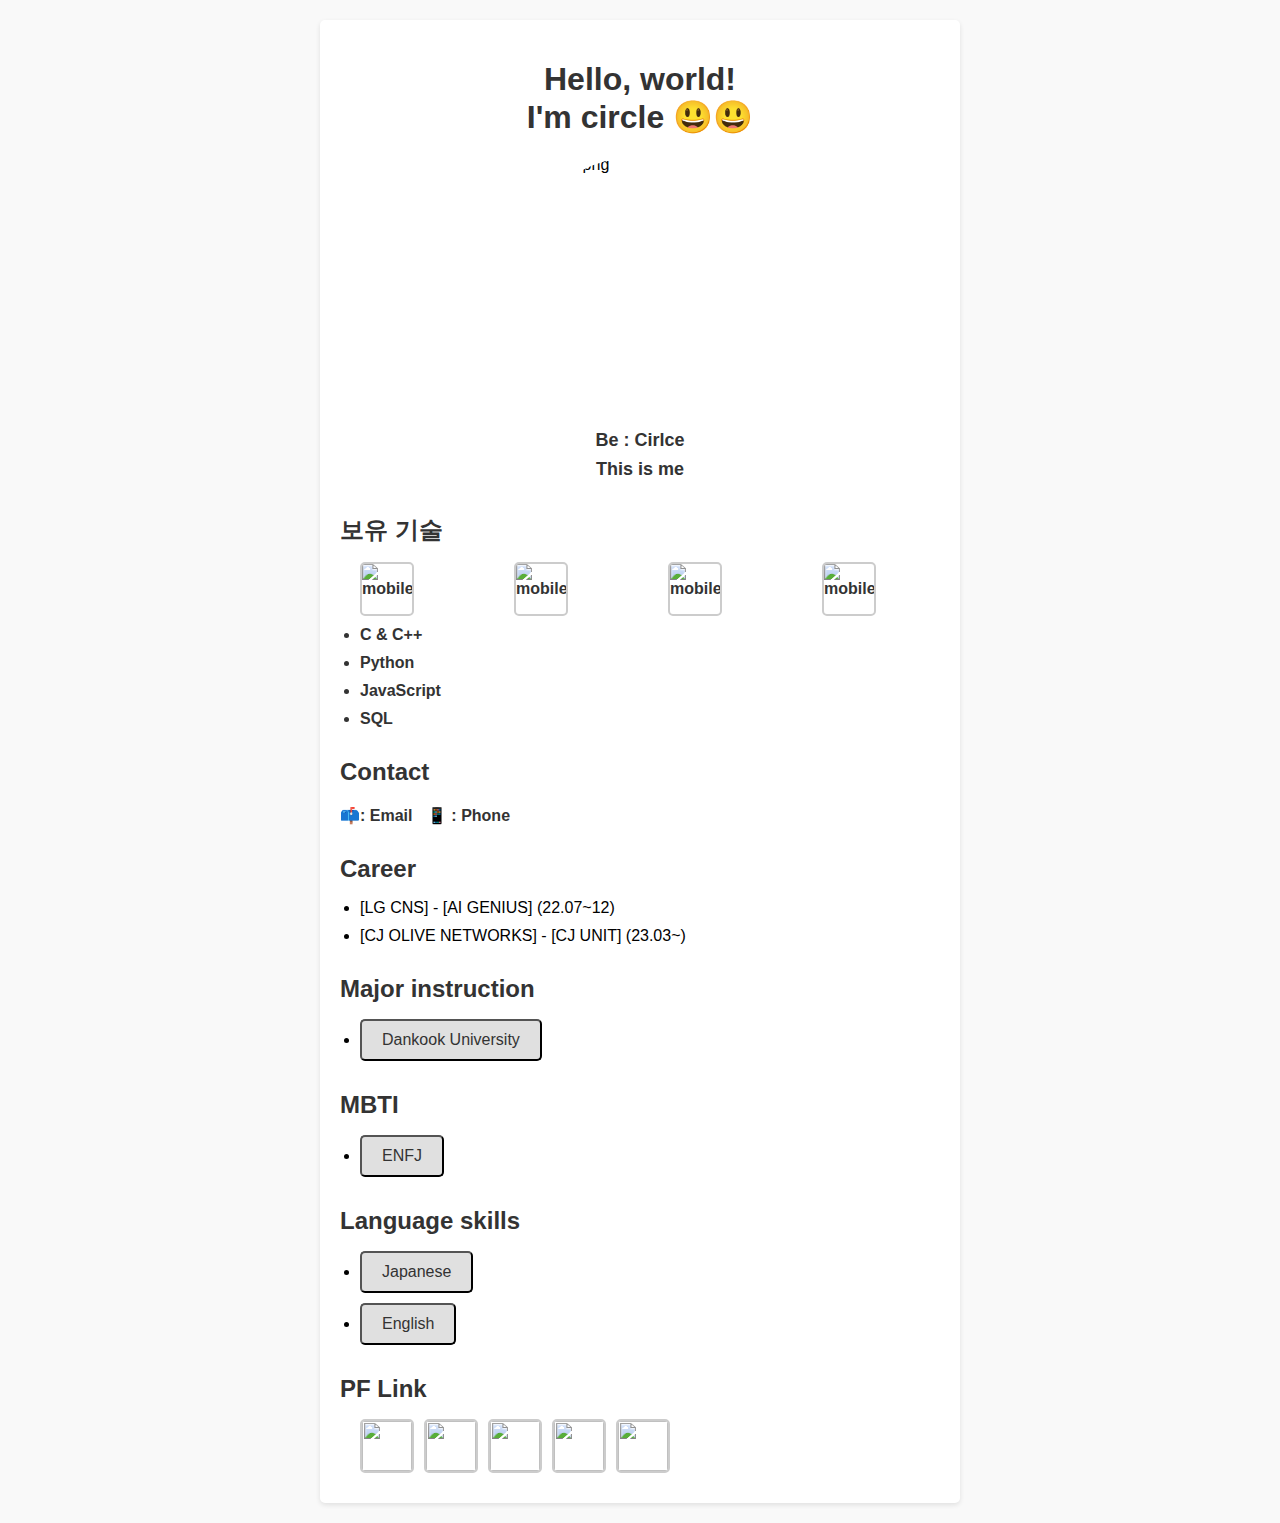
==== index.html @ 642d9e89 "Update index.html" ====
<!DOCTYPE html>
<html lang="en">

<head>
  <meta charset="UTF-8">
  <meta name="viewport" content="width=device-width, initial-scale=1.0">
  <title>자기소개</title>
  <style>
  body {
  font-family: Arial, sans-serif;
  margin: 0;
  padding: 20px;
  background-color: #f9f9f9;
  display: flex;
  flex-direction: column;
  justify-content: space-between;
  align-items: center;
  min-height: 100vh;

}

.container {
  max-width: 600px;
  margin: 0 auto;
  background-color: #ffffff;
  padding: 20px;
  border-radius: 5px;
  box-shadow: 0 2px 5px rgba(0, 0, 0, 0.1);
}

h1 {
  text-align: center;
  margin-bottom: 20px;
  color: #333333;

}

img {
  display: block;
  width: 250px;
  height: 250px;
  margin: 0 auto 20px;
  border-radius: 50%;
  object-fit: cover;
}

.image_stack {
    display: inline-block;
    width: 50px;
    height: 50px;
    margin-bottom: 10px;
    margin-right: 100px;
    border: 2px solid #ccc;
    border-radius: 5px;
    object-fit: cover;
    float: left;

  }

  .image_pf {
    display: inline-block;
    width: 50px;
    height: 50px;
    margin-bottom: 10px;
    margin-right: 10px;
    border: 2px solid #ccc;
    border-radius: 5px;
    object-fit: cover;
    float: left;

  }

.image-container {
    display: flex;
  }

p {
  line-height: 1.6;
  color: #333333;
  font-family: "Arial", sans-serif;
  font-size: 18px;
  font-weight: bold;
  text-align: center;

}

ul {
  padding-left: 20px;
}

.skills {
  font-weight: bold;
  color: #333333;
}

.contact-links {
  margin-top: 20px;
}

.contact-links a {
  display: inline-block;
  margin-right: 10px;
  color: #333333;
  text-decoration: none;
  font-weight: bold;

}

.section {
  margin-top: 30px;
}

.section h2 {
  margin-bottom: 10px;
  color: #333333;
}

.section ul {
  margin-bottom: 20px;
}

.section ul li {
  margin-bottom: 10px;
}
 .button {
      display: inline-block;
      padding: 10px 20px;
      font-size: 16px;
      border-radius: 5px;
      background-color: #e0e0e0;
      color: #333333;
      text-decoration: none;
      margin-right: 10px;
      text-align: center;
      transition: background-color 0.3s ease;
    }
    .button:hover {
      background-color: #28d8d8;
    }

</style>
</head>

<body>

  <div class="container">
    <h1>Hello, world! <br>I'm circle 😃😃 </h1>
    <img src="/static/img/123.jpg" alt="mobile.png">
    <p>Be : Cirlce<br>This is me </p>

    <div class="section">
      <h2>보유 기술</h2>
      <ul class="skills">
        <div class="image-container">
          <img src="static/img/c.png" alt="mobile.png" class = "image_stack">
          <img src="/static/img/python.png" alt="mobile.png" class = "image_stack">
          <img src="/static/img/js.png" alt="mobile.png" class = "image_stack">
          <img src="/static/img/sql.png" alt="mobile.png" class = "image_stack">
        </div>
        <li>C & C++</li>
        <li>Python</li>
        <li>JavaScript</li>
        <li>SQL</li>

      </ul>
    </div>

    <div class="section">
      <h2>Contact</h2>
      <div class="contact-links">
        <a href="mailto:[circle0905@naver.com]">📫: Email</a>
        <a href="tel:[+82 010-5663-0635]">📱 : Phone</a>
      </div>
    </div>

    <div class="section">
      <h2>Career</h2>
      <ul>
        <li>[LG CNS] - [AI GENIUS] (22.07~12)</li>
        <li>[CJ OLIVE NETWORKS] - [CJ UNIT] (23.03~)</li>
      </ul>
    </div>

    <div class="section">
      <h2>Major instruction</h2>
      <ul>
        <LI><button class="button" onclick="buttonClicked(1); location.href='/static/page1.html'">Dankook University</button></LI>
      </ul>
    </div>

    <div class="section">
      <h2>MBTI</h2>
      <ul>
        <li>  <button class="button" onclick="buttonClicked(2); location.href='/static/page2.html'">ENFJ</button></li>
      </ul>
    </div>

    <div class="section">
      <h2>Language skills</h2>
      <ul>
        <li>  <button class="button" onclick="buttonClicked(4); location.href='/static/page4.html'">Japanese</button></li>
        <li>  <button class="button" onclick="buttonClicked(5); location.href='/static/page5.html'">English</button></li>
      </ul>
    </div>

        <div class="section">
      <h2>PF Link</h2>
      <ul>
        <a href="https://github.com/kolo4917"><img src="/static/img/github.png" class = "image_pf"/></a>
        <a href="https://www.instagram.com/circle__00"/><img src="/static/img/insta.jpg" class = "image_pf"/></a>
        <a href="https://www.youtube.com/channel/UCeNKZngcblRWo_OSB4qKhHg"/><img src="/static/img/youtube.png" class = "image_pf"/></a>
        <a href="https://blog.naver.com/circle0905"/><img src="/static/img/blog.png" class = "image_pf"/></a>
        <a href="http://127.0.0.1:8000/admin/login/?next=/admin/"><img src="/static/img/admin.png" class = "image_pf"/></a>

      </ul>
    </div>

  </div>
   <script>
    function buttonClicked(buttonNumber) {
      console.log("Button " + buttonNumber + " clicked!");
    }
  </script>
</body>

</html>
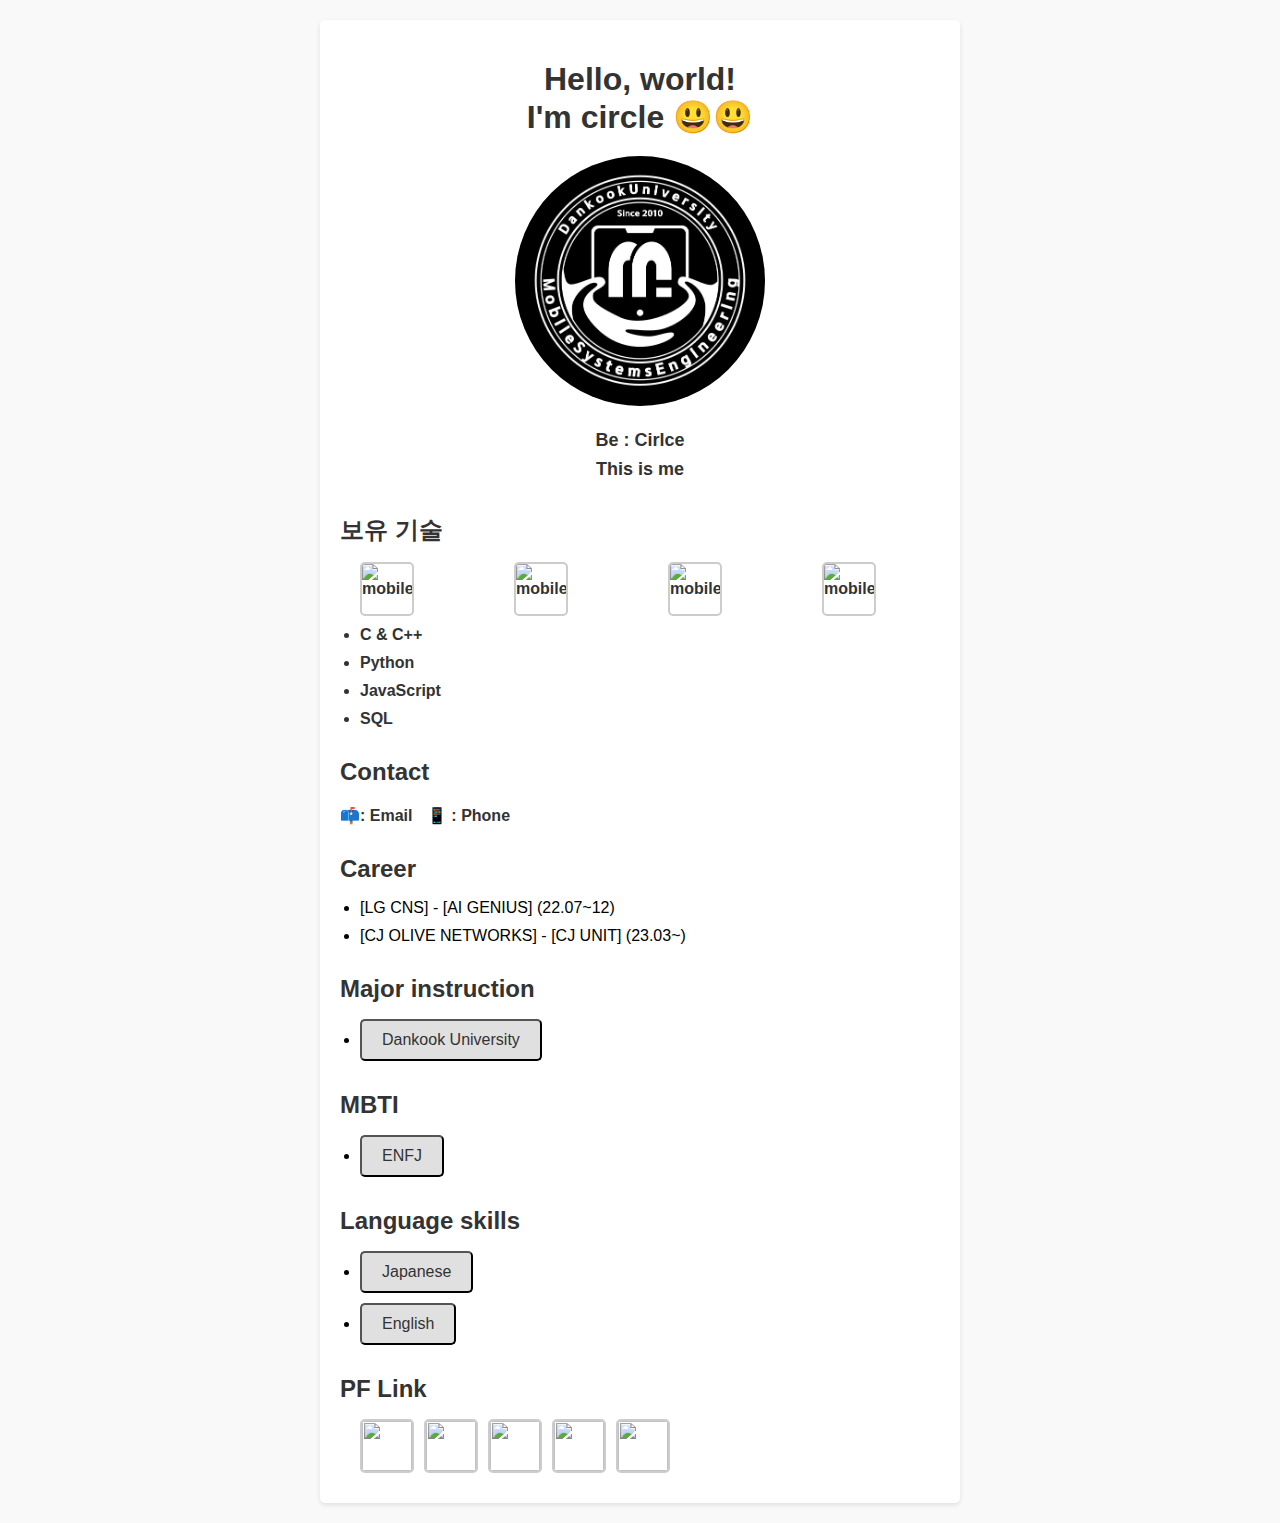
==== commit 31d0be09: "Update index.html" ====
--- a/index.html
+++ b/index.html
@@ -145,14 +145,14 @@
 
   <div class="container">
     <h1>Hello, world! <br>I'm circle 😃😃 </h1>
-    <img src="/static/img/123.jpg" alt="mobile.png">
+    <img src="./web_study/static/img/123.jpg" alt="mobile.png">
     <p>Be : Cirlce<br>This is me </p>
 
     <div class="section">
       <h2>보유 기술</h2>
       <ul class="skills">
         <div class="image-container">
-          <img src="static/img/c.png" alt="mobile.png" class = "image_stack">
+          <img src="./web_study/static/img/c.png" alt="mobile.png" class = "image_stack">
           <img src="/static/img/python.png" alt="mobile.png" class = "image_stack">
           <img src="/static/img/js.png" alt="mobile.png" class = "image_stack">
           <img src="/static/img/sql.png" alt="mobile.png" class = "image_stack">
@@ -184,22 +184,22 @@
     <div class="section">
       <h2>Major instruction</h2>
       <ul>
-        <LI><button class="button" onclick="buttonClicked(1); location.href='/static/page1.html'">Dankook University</button></LI>
+        <LI><button class="button" onclick="buttonClicked(1); location.href='./web_study/static/page1.html'">Dankook University</button></LI>
       </ul>
     </div>
 
     <div class="section">
       <h2>MBTI</h2>
       <ul>
-        <li>  <button class="button" onclick="buttonClicked(2); location.href='/static/page2.html'">ENFJ</button></li>
+        <li>  <button class="button" onclick="buttonClicked(2); location.href='./web_study/static/page2.html'">ENFJ</button></li>
       </ul>
     </div>
 
     <div class="section">
       <h2>Language skills</h2>
       <ul>
-        <li>  <button class="button" onclick="buttonClicked(4); location.href='/static/page4.html'">Japanese</button></li>
-        <li>  <button class="button" onclick="buttonClicked(5); location.href='/static/page5.html'">English</button></li>
+        <li>  <button class="button" onclick="buttonClicked(4); location.href='./web_study/static/page4.html'">Japanese</button></li>
+        <li>  <button class="button" onclick="buttonClicked(5); location.href='./web_study/static/page5.html'">English</button></li>
       </ul>
     </div>
 
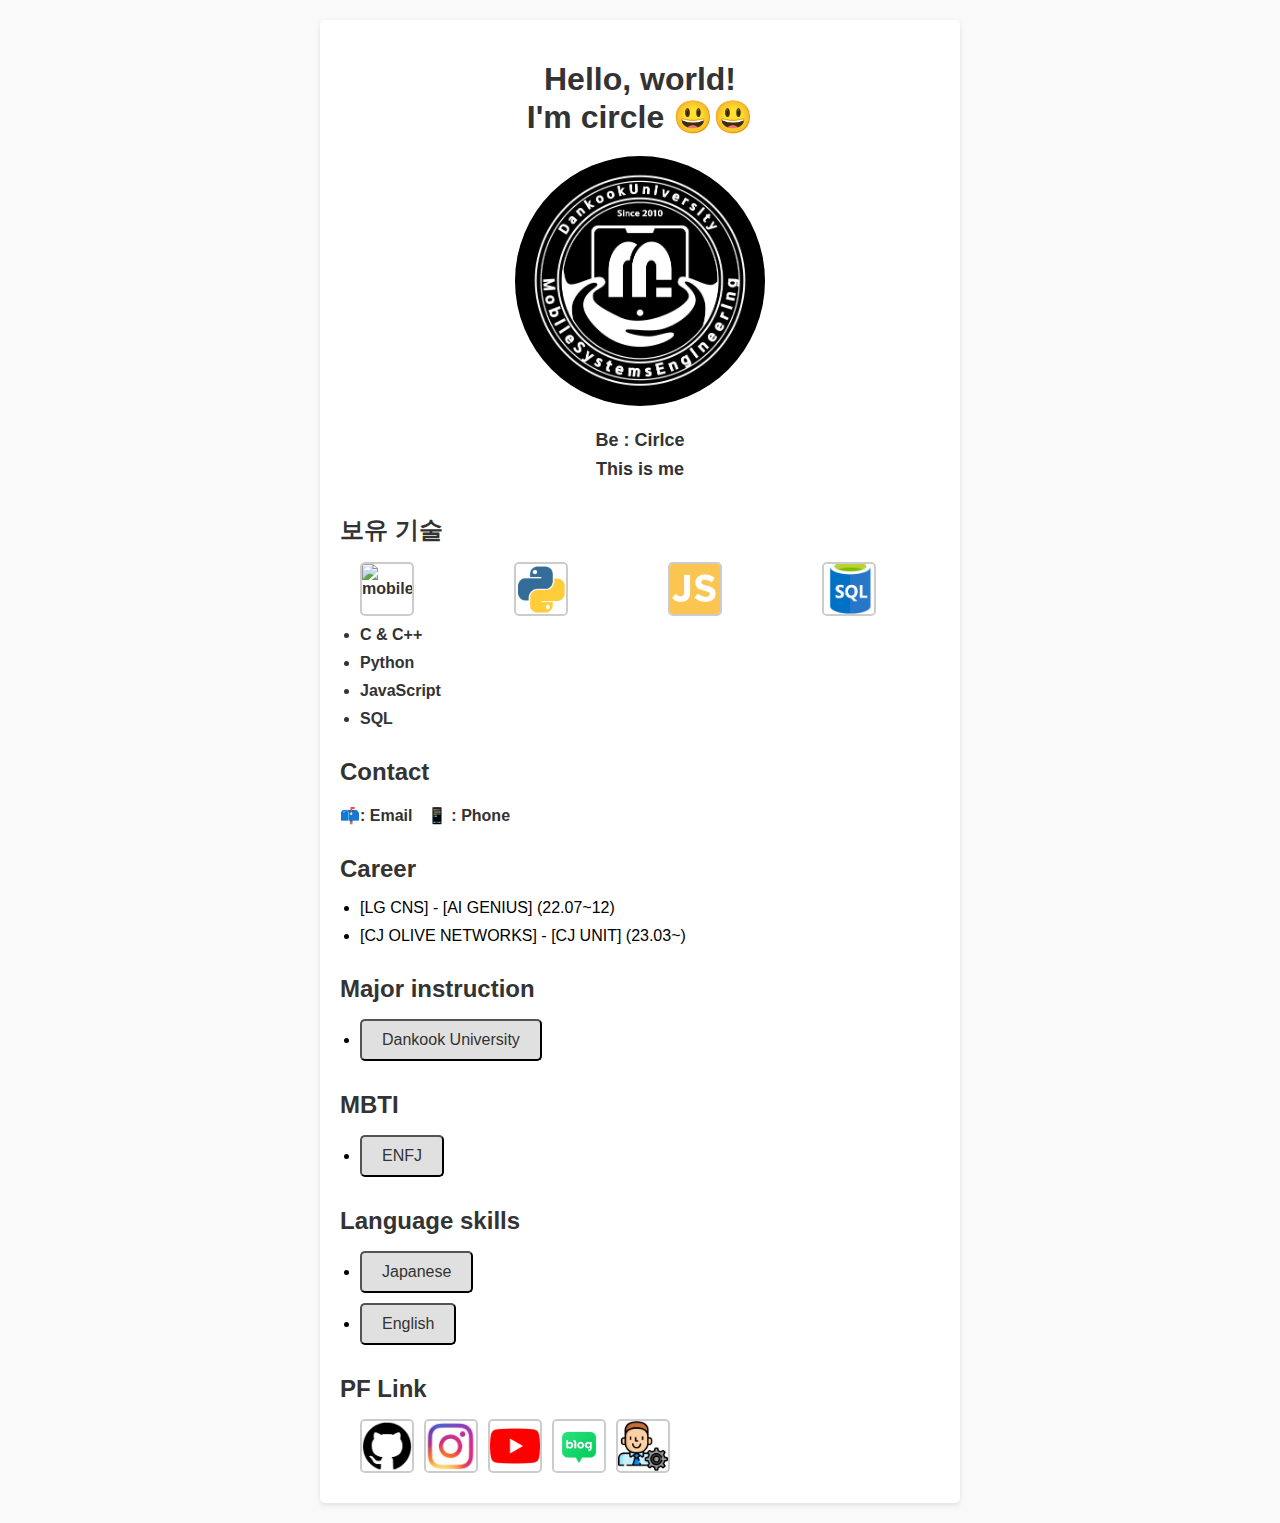
==== commit f80fa7e2: "Update index.html" ====
--- a/index.html
+++ b/index.html
@@ -153,9 +153,9 @@
       <ul class="skills">
         <div class="image-container">
           <img src="./web_study/static/img/c.png" alt="mobile.png" class = "image_stack">
-          <img src="/static/img/python.png" alt="mobile.png" class = "image_stack">
-          <img src="/static/img/js.png" alt="mobile.png" class = "image_stack">
-          <img src="/static/img/sql.png" alt="mobile.png" class = "image_stack">
+          <img src="./web_study/static/img/python.png" alt="mobile.png" class = "image_stack">
+          <img src="./web_study/static/img/js.png" alt="mobile.png" class = "image_stack">
+          <img src="./web_study/static/img/sql.png" alt="mobile.png" class = "image_stack">
         </div>
         <li>C & C++</li>
         <li>Python</li>
@@ -206,11 +206,11 @@
         <div class="section">
       <h2>PF Link</h2>
       <ul>
-        <a href="https://github.com/kolo4917"><img src="/static/img/github.png" class = "image_pf"/></a>
-        <a href="https://www.instagram.com/circle__00"/><img src="/static/img/insta.jpg" class = "image_pf"/></a>
-        <a href="https://www.youtube.com/channel/UCeNKZngcblRWo_OSB4qKhHg"/><img src="/static/img/youtube.png" class = "image_pf"/></a>
-        <a href="https://blog.naver.com/circle0905"/><img src="/static/img/blog.png" class = "image_pf"/></a>
-        <a href="http://127.0.0.1:8000/admin/login/?next=/admin/"><img src="/static/img/admin.png" class = "image_pf"/></a>
+        <a href="https://github.com/kolo4917"><img src="./web_study/static/img/github.png" class = "image_pf"/></a>
+        <a href="https://www.instagram.com/circle__00"/><img src="./web_study/static/img/insta.jpg" class = "image_pf"/></a>
+        <a href="https://www.youtube.com/channel/UCeNKZngcblRWo_OSB4qKhHg"/><img src="./web_study/static/img/youtube.png" class = "image_pf"/></a>
+        <a href="https://blog.naver.com/circle0905"/><img src="./web_study/static/img/blog.png" class = "image_pf"/></a>
+        <a href="http://127.0.0.1:8000/admin/login/?next=/admin/"><img src="./web_study/static/img/admin.png" class = "image_pf"/></a>
 
       </ul>
     </div>
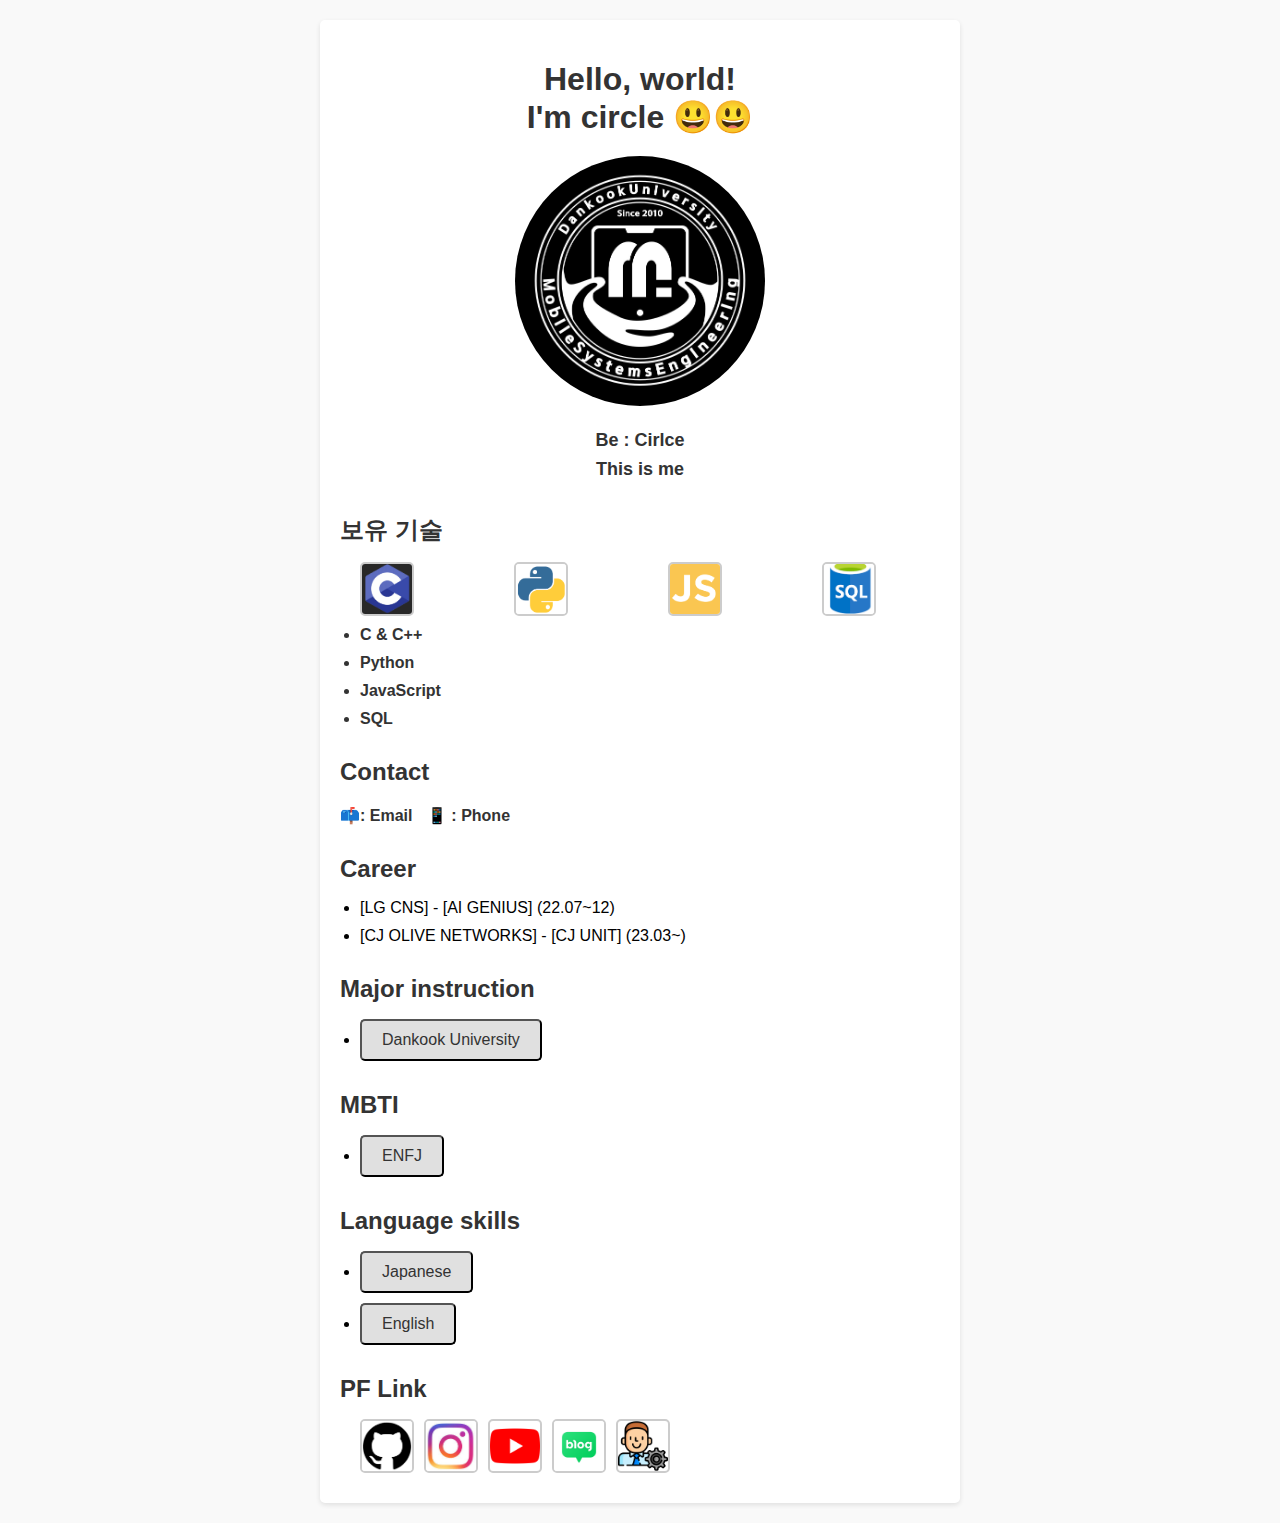
==== commit a9bc2acc: "Update index.html" ====
--- a/index.html
+++ b/index.html
@@ -152,7 +152,7 @@
       <h2>보유 기술</h2>
       <ul class="skills">
         <div class="image-container">
-          <img src="./web_study/static/img/c.png" alt="mobile.png" class = "image_stack">
+          <img src="./web_study/static/img/C.png" alt="mobile.png" class = "image_stack">
           <img src="./web_study/static/img/python.png" alt="mobile.png" class = "image_stack">
           <img src="./web_study/static/img/js.png" alt="mobile.png" class = "image_stack">
           <img src="./web_study/static/img/sql.png" alt="mobile.png" class = "image_stack">
